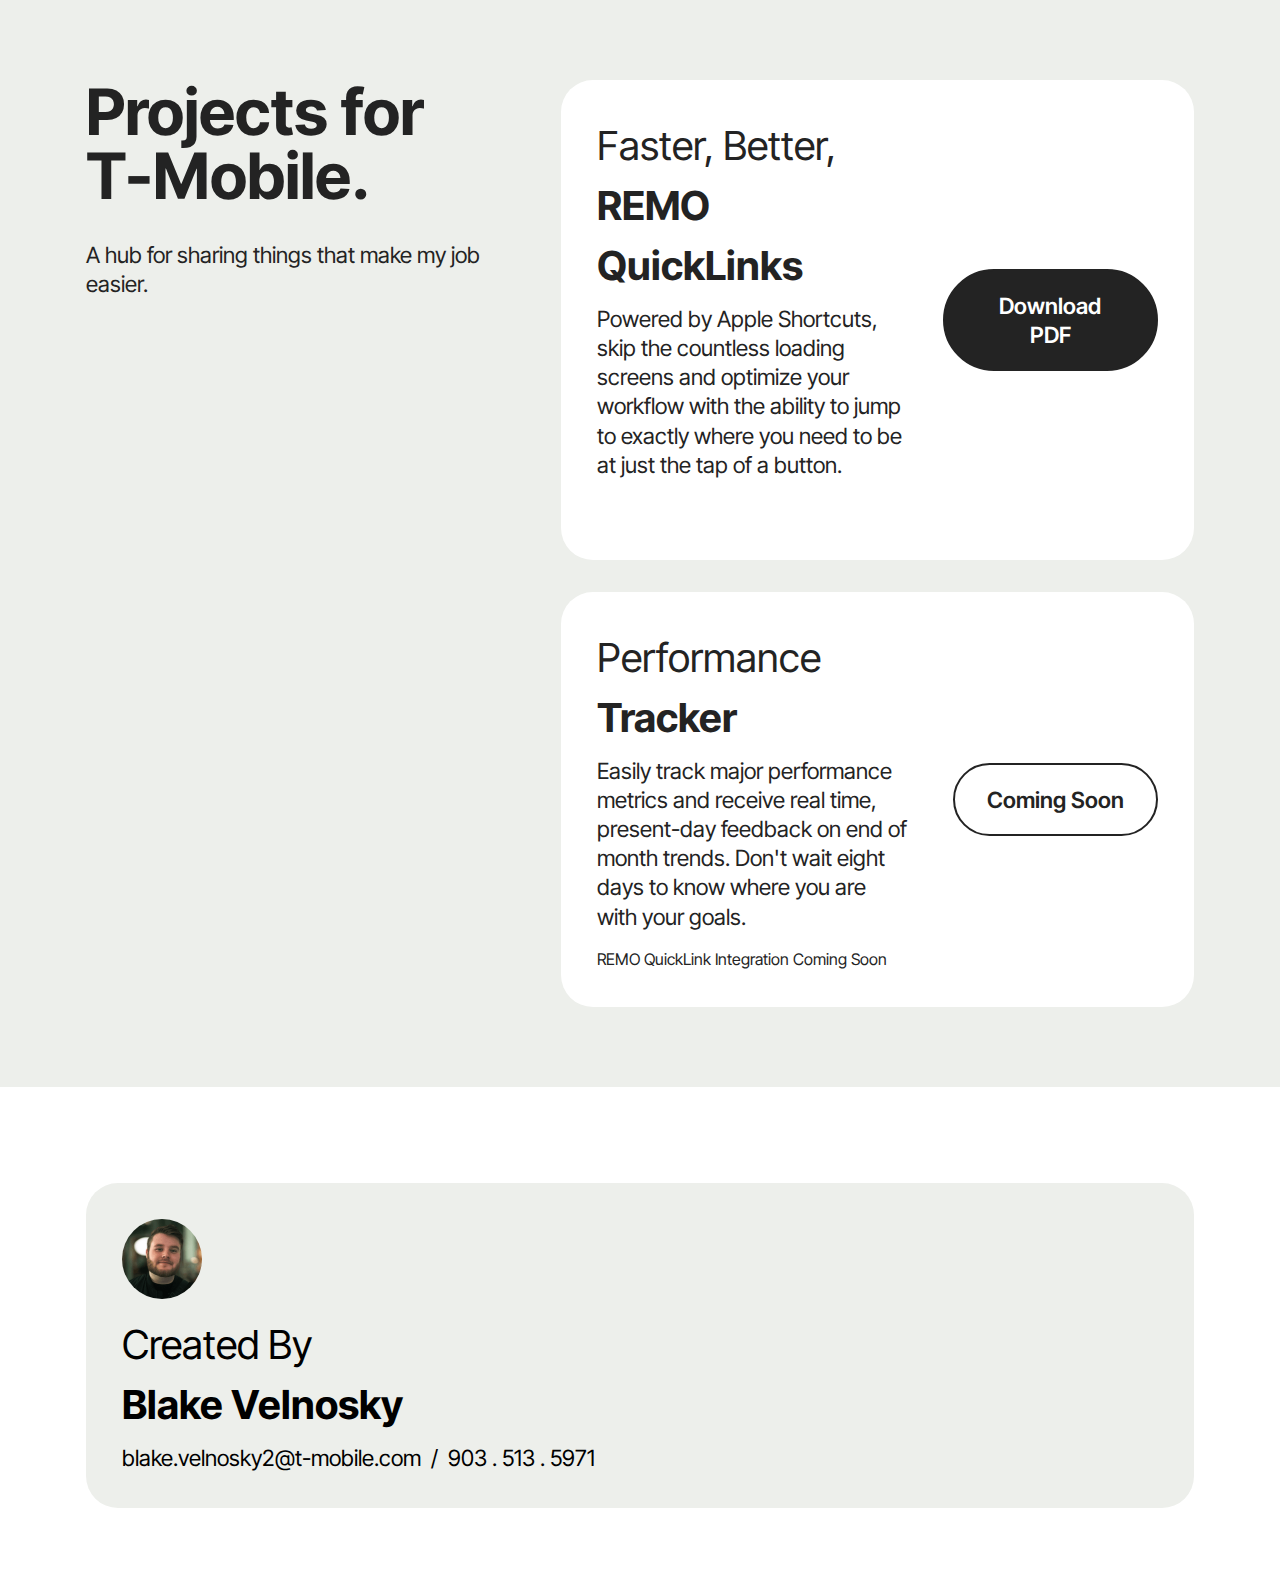
==== index.html @ 1d299ad7 "Add files via upload" ====
<!DOCTYPE html>
<html  >
<head>
  <meta charset="UTF-8">
  <meta http-equiv="X-UA-Compatible" content="IE=edge">
  <meta name="generator" content="Mobirise v5.9.6, mobirise.com">
  <meta name="viewport" content="width=device-width, initial-scale=1, minimum-scale=1">
  <link rel="shortcut icon" href="assets/images/t-digit-logo-ltd-use-rgb-k-2022-03-14-128x140.png" type="image/x-icon">
  <meta name="description" content="">
  
  
  <title>REMO QuickLinks</title>
  <link rel="stylesheet" href="assets/bootstrap/css/bootstrap.min.css">
  <link rel="stylesheet" href="assets/bootstrap/css/bootstrap-grid.min.css">
  <link rel="stylesheet" href="assets/bootstrap/css/bootstrap-reboot.min.css">
  <link rel="stylesheet" href="assets/theme/css/style.css">
  <link rel="preload" href="https://fonts.googleapis.com/css?family=Inter+Tight:100,200,300,400,500,600,700,800,900,100i,200i,300i,400i,500i,600i,700i,800i,900i&display=swap" as="style" onload="this.onload=null;this.rel='stylesheet'">
  <noscript><link rel="stylesheet" href="https://fonts.googleapis.com/css?family=Inter+Tight:100,200,300,400,500,600,700,800,900,100i,200i,300i,400i,500i,600i,700i,800i,900i&display=swap"></noscript>
  <link rel="preload" as="style" href="assets/mobirise/css/mbr-additional.css"><link rel="stylesheet" href="assets/mobirise/css/mbr-additional.css" type="text/css">

  
  
  
</head>
<body>
  
  <section data-bs-version="5.1" class="people01 cid-tTo131LpTA" id="people01-s">
  

  

  <div class="container">
    <div class="row">
      <div class="col-lg-5 mb-5">
        <h3 class="mbr-section-maintitle mbr-fonts-style mb-4 display-2">
          <strong>Projects for </strong><br><strong>T-Mobile.</strong></h3>
        <p class="mbr-section-maintext mbr-fonts-style mb-4 display-7">
          A hub for sharing things that make my job easier.<br>
        </p>

        
      </div>

      <div class="col-lg-7">
        <div class="item features-without-image">
          <div class="item-wrapper">
            <div class="row align-items-center">
              <div class="col-md-7">
                <div class="align-left">
                  <h3 class="mbr-section-title mbr-fonts-style mb-2 display-5">
                    Faster, Better,<br><strong>REMO QuickLinks</strong></h3>
                  <h4 class="mbr-section-subtitle mbr-fonts-style mb-3 display-7">Powered by Apple Shortcuts, skip the countless loading screens and optimize your workflow with the ability to jump to exactly where you need to be at just the tap of a button.</h4>
                  <p class="mbr-section-text mbr-fonts-style mb-0 display-7"><br>
                  </p>
                </div>
              </div>

              <div class="col-md-5">
                <div class="mbr-section-btn align-right"><a class="btn btn-black display-7" href="assets/files/REMO-ShortcutsPDF.pdf">Download PDF<strong></strong></a></div>
              </div>
            </div>
          </div>
        </div>
        <div class="item features-without-image">
          <div class="item-wrapper">
            <div class="row align-items-center">
              <div class="col-md-7">
                <div class="align-left">
                  <h3 class="mbr-section-title mbr-fonts-style mb-2 display-5">Performance <strong>Tracker</strong></h3>
                  <h4 class="mbr-section-subtitle mbr-fonts-style mb-3 display-7">Easily track major performance metrics and receive real time, present-day feedback on end of month trends. Don't wait eight days to know where you are with your goals.</h4>
                  <p class="mbr-section-text mbr-fonts-style mb-0 display-4">REMO QuickLink Integration Coming Soon</p>
                </div>
              </div>

              <div class="col-md-5">
                <div class="mbr-section-btn align-right"><a class="btn btn-black-outline display-7" href="">Coming Soon<strong></strong></a></div>
              </div>
            </div>
          </div>
        </div>
        
      </div>
    </div>
  </div>
</section>

<section data-bs-version="5.1" class="features20 cid-tTo7qZmu2W" id="features020-t">
	

	
	
	<div class="container">
		
		<div class="row">
			
			
			<div class="item features-without-image col-12 col-md-6 col-lg-12 active">
				<div class="item-wrapper">
					<div class="card-box align-left">
						<div class="img-wrapper mb-3">
							<img src="assets/images/t-pfp-160x160.png" alt="">
						</div>
						<h5 class="card-title mbr-fonts-style display-5">
							Created By<br><strong>Blake Velnosky</strong></h5>
						<p class="card-text mbr-fonts-style display-7">
							blake.velnosky2@t-mobile.com&nbsp; /&nbsp; 903 . 513 . 5971</p>
					</div>
				</div>
			</div>
		</div>
	</div>
</body>
</html>
---- assets/theme/css/style.css ----
@charset "UTF-8";
section {
  background-color: #ffffff;
}

body {
  font-style: normal;
  line-height: 1.5;
  font-weight: 400;
  color: #232323;
  position: relative;
}

button {
  background-color: transparent;
  border-color: transparent;
}

.embla__button,
.carousel-control {
  background-color: #edefea !important;
  opacity: 0.8 !important;
  color: #464845 !important;
  border-color: #edefea !important;
}

.carousel .close,
.modalWindow .close {
  background-color: #edefea !important;
  color: #464845 !important;
  border-color: #edefea !important;
  opacity: 0.8 !important;
}

.carousel .close:hover,
.modalWindow .close:hover {
  opacity: 1 !important;
}

.carousel-indicators li {
  background-color: #edefea !important;
  border: 2px solid #464845 !important;
}

.carousel-indicators li:hover,
.carousel-indicators li:active {
  opacity: 0.8 !important;
}

.embla__button:hover,
.carousel-control:hover {
  background-color: #edefea !important;
  opacity: 1 !important;
}

.modalWindow-video-container {
  height: 80%;
}

section,
.container,
.container-fluid {
  position: relative;
  word-wrap: break-word;
}

a.mbr-iconfont:hover {
  text-decoration: none;
}

.article .lead p,
.article .lead ul,
.article .lead ol,
.article .lead pre,
.article .lead blockquote {
  margin-bottom: 0;
}

a {
  font-style: normal;
  font-weight: 400;
  cursor: pointer;
}
a, a:hover {
  text-decoration: none;
}

.mbr-section-title {
  font-style: normal;
  line-height: 1.3;
}

.mbr-section-subtitle {
  line-height: 1.3;
}

.mbr-text {
  font-style: normal;
  line-height: 1.7;
}

h1,
h2,
h3,
h4,
h5,
h6,
.display-1,
.display-2,
.display-4,
.display-5,
.display-7,
span,
p,
a {
  line-height: 1;
  word-break: break-word;
  word-wrap: break-word;
  font-weight: 400;
}

b,
strong {
  font-weight: bold;
}

input:-webkit-autofill, input:-webkit-autofill:hover, input:-webkit-autofill:focus, input:-webkit-autofill:active {
  transition-delay: 9999s;
  -webkit-transition-property: background-color, color;
  transition-property: background-color, color;
}

textarea[type=hidden] {
  display: none;
}

section {
  background-position: 50% 50%;
  background-repeat: no-repeat;
  background-size: cover;
}
section .mbr-background-video,
section .mbr-background-video-preview {
  position: absolute;
  bottom: 0;
  left: 0;
  right: 0;
  top: 0;
}

.hidden {
  visibility: hidden;
}

.mbr-z-index20 {
  z-index: 20;
}

/*! Base colors */
.mbr-white {
  color: #ffffff;
}

.mbr-black {
  color: #111111;
}

.mbr-bg-white {
  background-color: #ffffff;
}

.mbr-bg-black {
  background-color: #000000;
}

/*! Text-aligns */
.align-left {
  text-align: left;
}

.align-center {
  text-align: center;
}

.align-right {
  text-align: right;
}

/*! Font-weight  */
.mbr-light {
  font-weight: 300;
}

.mbr-regular {
  font-weight: 400;
}

.mbr-semibold {
  font-weight: 500;
}

.mbr-bold {
  font-weight: 700;
}

/*! Media  */
.media-content {
  flex-basis: 100%;
}

.media-container-row {
  display: flex;
  flex-direction: row;
  flex-wrap: wrap;
  justify-content: center;
  align-content: center;
  align-items: start;
}
.media-container-row .media-size-item {
  width: 400px;
}

.media-container-column {
  display: flex;
  flex-direction: column;
  flex-wrap: wrap;
  justify-content: center;
  align-content: center;
  align-items: stretch;
}
.media-container-column > * {
  width: 100%;
}

@media (min-width: 992px) {
  .media-container-row {
    flex-wrap: nowrap;
  }
}
figure {
  margin-bottom: 0;
  overflow: hidden;
}

figure[mbr-media-size] {
  transition: width 0.1s;
}

img,
iframe {
  display: block;
  width: 100%;
}

.card {
  background-color: transparent;
  border: none;
}

.card-box {
  width: 100%;
}

.card-img {
  text-align: center;
  flex-shrink: 0;
  -webkit-flex-shrink: 0;
}

.media {
  max-width: 100%;
  margin: 0 auto;
}

.mbr-figure {
  align-self: center;
}

.media-container > div {
  max-width: 100%;
}

.mbr-figure img,
.card-img img {
  width: 100%;
}

@media (max-width: 991px) {
  .media-size-item {
    width: auto !important;
  }
  .media {
    width: auto;
  }
  .mbr-figure {
    width: 100% !important;
  }
}
/*! Buttons */
.mbr-section-btn {
  margin-left: -0.6rem;
  margin-right: -0.6rem;
  font-size: 0;
}

.btn {
  font-weight: 600;
  border-width: 1px;
  font-style: normal;
  margin: 0.6rem 0.6rem;
  white-space: normal;
  transition: all 0.2s ease-in-out;
  display: inline-flex;
  align-items: center;
  justify-content: center;
  word-break: break-word;
}

.btn-sm {
  font-weight: 600;
  letter-spacing: 0px;
  transition: all 0.3s ease-in-out;
}

.btn-md {
  font-weight: 600;
  letter-spacing: 0px;
  transition: all 0.3s ease-in-out;
}

.btn-lg {
  font-weight: 600;
  letter-spacing: 0px;
  transition: all 0.3s ease-in-out;
}

.btn-form {
  margin: 0;
}
.btn-form:hover {
  cursor: pointer;
}

nav .mbr-section-btn {
  margin-left: 0rem;
  margin-right: 0rem;
}

/*! Btn icon margin */
.btn .mbr-iconfont,
.btn.btn-sm .mbr-iconfont {
  order: 1;
  cursor: pointer;
  margin-left: 0.5rem;
  vertical-align: sub;
}

.btn.btn-md .mbr-iconfont,
.btn.btn-md .mbr-iconfont {
  margin-left: 0.8rem;
}

.mbr-regular {
  font-weight: 400;
}

.mbr-semibold {
  font-weight: 500;
}

.mbr-bold {
  font-weight: 700;
}

[type=submit] {
  -webkit-appearance: none;
}

/*! Full-screen */
.mbr-fullscreen .mbr-overlay {
  min-height: 100vh;
}

.mbr-fullscreen {
  display: flex;
  display: -moz-flex;
  display: -ms-flex;
  display: -o-flex;
  align-items: center;
  min-height: 100vh;
  padding-top: 3rem;
  padding-bottom: 3rem;
}

/*! Map */
.map {
  height: 25rem;
  position: relative;
}
.map iframe {
  width: 100%;
  height: 100%;
}

/*! Scroll to top arrow */
.mbr-arrow-up {
  bottom: 25px;
  right: 90px;
  position: fixed;
  text-align: right;
  z-index: 5000;
  color: #ffffff;
  font-size: 22px;
}

.mbr-arrow-up a {
  background: rgba(0, 0, 0, 0.2);
  border-radius: 50%;
  color: #fff;
  display: inline-block;
  height: 60px;
  width: 60px;
  border: 2px solid #fff;
  outline-style: none !important;
  position: relative;
  text-decoration: none;
  transition: all 0.3s ease-in-out;
  cursor: pointer;
  text-align: center;
}
.mbr-arrow-up a:hover {
  background-color: rgba(0, 0, 0, 0.4);
}
.mbr-arrow-up a i {
  line-height: 60px;
}

.mbr-arrow-up-icon {
  display: block;
  color: #fff;
}

.mbr-arrow-up-icon::before {
  content: "›";
  display: inline-block;
  font-family: serif;
  font-size: 22px;
  line-height: 1;
  font-style: normal;
  position: relative;
  top: 6px;
  left: -4px;
  transform: rotate(-90deg);
}

/*! Arrow Down */
.mbr-arrow {
  position: absolute;
  bottom: 45px;
  left: 50%;
  width: 60px;
  height: 60px;
  cursor: pointer;
  background-color: rgba(80, 80, 80, 0.5);
  border-radius: 50%;
  transform: translateX(-50%);
}
@media (max-width: 767px) {
  .mbr-arrow {
    display: none;
  }
}
.mbr-arrow > a {
  display: inline-block;
  text-decoration: none;
  outline-style: none;
  animation: arrowdown 1.7s ease-in-out infinite;
  color: #ffffff;
}
.mbr-arrow > a > i {
  position: absolute;
  top: -2px;
  left: 15px;
  font-size: 2rem;
}

#scrollToTop a i::before {
  content: "";
  position: absolute;
  display: block;
  border-bottom: 2.5px solid #fff;
  border-left: 2.5px solid #fff;
  width: 27.8%;
  height: 27.8%;
  left: 50%;
  top: 51%;
  transform: translateY(-30%) translateX(-50%) rotate(135deg);
}

@keyframes arrowdown {
  0% {
    transform: translateY(0px);
  }
  50% {
    transform: translateY(-5px);
  }
  100% {
    transform: translateY(0px);
  }
}
@media (max-width: 500px) {
  .mbr-arrow-up {
    left: 0;
    right: 0;
    text-align: center;
  }
}
/*Gradients animation*/
@keyframes gradient-animation {
  from {
    background-position: 0% 100%;
    animation-timing-function: ease-in-out;
  }
  to {
    background-position: 100% 0%;
    animation-timing-function: ease-in-out;
  }
}
.bg-gradient {
  background-size: 200% 200%;
  animation: gradient-animation 5s infinite alternate;
  -webkit-animation: gradient-animation 5s infinite alternate;
}

.menu .navbar-brand {
  display: -webkit-flex;
}
.menu .navbar-brand span {
  display: flex;
  display: -webkit-flex;
}
.menu .navbar-brand .navbar-caption-wrap {
  display: -webkit-flex;
}
.menu .navbar-brand .navbar-logo img {
  display: -webkit-flex;
  width: auto;
}
@media (min-width: 768px) and (max-width: 991px) {
  .menu .navbar-toggleable-sm .navbar-nav {
    display: -ms-flexbox;
  }
}
@media (max-width: 991px) {
  .menu .navbar-collapse {
    max-height: 93.5vh;
  }
  .menu .navbar-collapse.show {
    overflow: auto;
  }
}
@media (min-width: 992px) {
  .menu .navbar-nav.nav-dropdown {
    display: -webkit-flex;
  }
  .menu .navbar-toggleable-sm .navbar-collapse {
    display: -webkit-flex !important;
  }
  .menu .collapsed .navbar-collapse {
    max-height: 93.5vh;
  }
  .menu .collapsed .navbar-collapse.show {
    overflow: auto;
  }
}
@media (max-width: 767px) {
  .menu .navbar-collapse {
    max-height: 80vh;
  }
}

.nav-link .mbr-iconfont {
  margin-right: 0.5rem;
}

.navbar {
  display: -webkit-flex;
  -webkit-flex-wrap: wrap;
  -webkit-align-items: center;
  -webkit-justify-content: space-between;
}

.navbar-collapse {
  -webkit-flex-basis: 100%;
  -webkit-flex-grow: 1;
  -webkit-align-items: center;
}

.nav-dropdown .link {
  padding: 0.667em 1.667em !important;
  margin: 0 !important;
}

.nav {
  display: -webkit-flex;
  -webkit-flex-wrap: wrap;
}

.row {
  display: -webkit-flex;
  -webkit-flex-wrap: wrap;
}

.justify-content-center {
  -webkit-justify-content: center;
}

.form-inline {
  display: -webkit-flex;
}

.card-wrapper {
  -webkit-flex: 1;
}

.carousel-control {
  z-index: 10;
  display: -webkit-flex;
}

.carousel-controls {
  display: -webkit-flex;
}

.media {
  display: -webkit-flex;
}

.form-group:focus {
  outline: none;
}

.jq-selectbox__select {
  padding: 7px 0;
  position: relative;
}

.jq-selectbox__dropdown {
  overflow: hidden;
  border-radius: 10px;
  position: absolute;
  top: 100%;
  left: 0 !important;
  width: 100% !important;
}

.jq-selectbox__trigger-arrow {
  right: 0;
  transform: translateY(-50%);
}

.jq-selectbox li {
  padding: 1.07em 0.5em;
}

input[type=range] {
  padding-left: 0 !important;
  padding-right: 0 !important;
}

.modal-dialog,
.modal-content {
  height: 100%;
}

.modal-dialog .carousel-inner {
  height: calc(100vh - 1.75rem);
}
@media (max-width: 575px) {
  .modal-dialog .carousel-inner {
    height: calc(100vh - 1rem);
  }
}

.carousel-item {
  text-align: center;
}

.carousel-item img {
  margin: auto;
}

.navbar-toggler {
  align-self: flex-start;
  padding: 0.25rem 0.75rem;
  font-size: 1.25rem;
  line-height: 1;
  background: transparent;
  border: 1px solid transparent;
  border-radius: 0.25rem;
}

.navbar-toggler:focus,
.navbar-toggler:hover {
  text-decoration: none;
  box-shadow: none;
}

.navbar-toggler-icon {
  display: inline-block;
  width: 1.5em;
  height: 1.5em;
  vertical-align: middle;
  content: "";
  background: no-repeat center center;
  background-size: 100% 100%;
}

.navbar-toggler-left {
  position: absolute;
  left: 1rem;
}

.navbar-toggler-right {
  position: absolute;
  right: 1rem;
}

.card-img {
  width: auto;
}

.menu .navbar.collapsed:not(.beta-menu) {
  flex-direction: column;
}

.carousel-item.active,
.carousel-item-next,
.carousel-item-prev {
  display: flex;
}

.note-air-layout .dropup .dropdown-menu,
.note-air-layout .navbar-fixed-bottom .dropdown .dropdown-menu {
  bottom: initial !important;
}

html,
body {
  height: auto;
  min-height: 100vh;
}

.dropup .dropdown-toggle::after {
  display: none;
}

.form-asterisk {
  font-family: initial;
  position: absolute;
  top: -2px;
  font-weight: normal;
}

.form-control-label {
  position: relative;
  cursor: pointer;
  margin-bottom: 0.357em;
  padding: 0;
}

.alert {
  color: #ffffff;
  border-radius: 0;
  border: 0;
  font-size: 1.1rem;
  line-height: 1.5;
  margin-bottom: 1.875rem;
  padding: 1.25rem;
  position: relative;
  text-align: center;
}
.alert.alert-form::after {
  background-color: inherit;
  bottom: -7px;
  content: "";
  display: block;
  height: 14px;
  left: 50%;
  margin-left: -7px;
  position: absolute;
  transform: rotate(45deg);
  width: 14px;
}

.form-control {
  background-color: #ffffff;
  background-clip: border-box;
  color: #232323;
  line-height: 1rem !important;
  height: auto;
  padding: 1.2rem 2rem;
  transition: border-color 0.25s ease 0s;
  border: 1px solid transparent !important;
  border-radius: 4px;
  box-shadow: rgba(0, 0, 0, 0.07) 0px 1px 1px 0px, rgba(0, 0, 0, 0.07) 0px 1px 3px 0px, rgba(0, 0, 0, 0.03) 0px 0px 0px 1px;
}
.form-active .form-control:invalid {
  border-color: red;
}

.row > * {
  padding-right: 1rem;
  padding-left: 1rem;
}

form .row {
  margin-left: -0.6rem;
  margin-right: -0.6rem;
}
form .row [class*=col] {
  padding-left: 0.6rem;
  padding-right: 0.6rem;
}

form .mbr-section-btn {
  padding-left: 0.6rem;
  padding-right: 0.6rem;
}

form .form-check-input {
  margin-top: 0.5;
}

textarea.form-control {
  line-height: 1.5rem !important;
}

.form-group {
  margin-bottom: 1.2rem;
}

.form-control,
form .btn {
  min-height: 48px;
}

.gdpr-block label span.textGDPR input[name=gdpr] {
  top: 7px;
}

.form-control:focus {
  box-shadow: none;
}

:focus {
  outline: none;
}

.mbr-overlay {
  background-color: #000;
  bottom: 0;
  left: 0;
  opacity: 0.5;
  position: absolute;
  right: 0;
  top: 0;
  z-index: 0;
  pointer-events: none;
}

blockquote {
  font-style: italic;
  padding: 3rem;
  font-size: 1.09rem;
  position: relative;
  border-left: 3px solid;
}

ul,
ol,
pre,
blockquote {
  margin-bottom: 2.3125rem;
}

.mt-4 {
  margin-top: 2rem !important;
}

.mb-4 {
  margin-bottom: 2rem !important;
}

.container,
.container-fluid {
  padding-left: 16px;
  padding-right: 16px;
}

.row {
  margin-left: -16px;
  margin-right: -16px;
}
.row > [class*=col] {
  padding-left: 16px;
  padding-right: 16px;
}

@media (min-width: 992px) {
  .container-fluid {
    padding-left: 32px;
    padding-right: 32px;
  }
}
@media (max-width: 991px) {
  .mbr-container {
    padding-left: 16px;
    padding-right: 16px;
  }
}
.app-video-wrapper > img {
  opacity: 1;
}

.app-video-wrapper {
  background: transparent;
}

.item {
  position: relative;
}

.dropdown-menu .dropdown-menu {
  left: 100%;
}

.dropdown-item + .dropdown-menu {
  display: none;
}

.dropdown-item:hover + .dropdown-menu,
.dropdown-menu:hover {
  display: block;
}

@media (min-aspect-ratio: 16/9) {
  .mbr-video-foreground {
    height: 300% !important;
    top: -100% !important;
  }
}
@media (max-aspect-ratio: 16/9) {
  .mbr-video-foreground {
    width: 300% !important;
    left: -100% !important;
  }
}.engine {
	position: absolute;
	text-indent: -2400px;
	text-align: center;
	padding: 0;
	top: 0;
	left: -2400px;
}
---- assets/mobirise/css/mbr-additional.css ----
.btn {
  border-width: 2px;
}
img,
.card-wrap,
.card-wrapper,
.video-wrapper,
.mbr-figure iframe,
.google-map iframe,
.slide-content,
.plan,
.card,
.item-wrapper {
  border-radius: 2rem !important;
}
.video-wrapper {
  overflow: hidden;
}
body {
  font-family: Inter Tight;
}
.display-1 {
  font-family: 'Inter Tight', sans-serif;
  font-size: 5rem;
  line-height: 1;
}
.display-1 > .mbr-iconfont {
  font-size: 6.25rem;
}
.display-2 {
  font-family: 'Inter Tight', sans-serif;
  font-size: 4rem;
  line-height: 1;
}
.display-2 > .mbr-iconfont {
  font-size: 5rem;
}
.display-4 {
  font-family: 'Inter Tight', sans-serif;
  font-size: 1rem;
  line-height: 1.5;
}
.display-4 > .mbr-iconfont {
  font-size: 1.25rem;
}
.display-5 {
  font-family: 'Inter Tight', sans-serif;
  font-size: 2.5rem;
  line-height: 1.5;
}
.display-5 > .mbr-iconfont {
  font-size: 3.125rem;
}
.display-7 {
  font-family: 'Inter Tight', sans-serif;
  font-size: 1.4rem;
  line-height: 1.3;
}
.display-7 > .mbr-iconfont {
  font-size: 1.75rem;
}
/* ---- Fluid typography for mobile devices ---- */
/* 1.4 - font scale ratio ( bootstrap == 1.42857 ) */
/* 100vw - current viewport width */
/* (48 - 20)  48 == 48rem == 768px, 20 == 20rem == 320px(minimal supported viewport) */
/* 0.65 - min scale variable, may vary */
@media (max-width: 992px) {
  .display-1 {
    font-size: 4rem;
  }
}
@media (max-width: 768px) {
  .display-1 {
    font-size: 3.5rem;
    font-size: calc( 2.4rem + (5 - 2.4) * ((100vw - 20rem) / (48 - 20)));
    line-height: calc( 1.1 * (2.4rem + (5 - 2.4) * ((100vw - 20rem) / (48 - 20))));
  }
  .display-2 {
    font-size: 3.2rem;
    font-size: calc( 2.05rem + (4 - 2.05) * ((100vw - 20rem) / (48 - 20)));
    line-height: calc( 1.3 * (2.05rem + (4 - 2.05) * ((100vw - 20rem) / (48 - 20))));
  }
  .display-4 {
    font-size: 0.8rem;
    font-size: calc( 1rem + (1 - 1) * ((100vw - 20rem) / (48 - 20)));
    line-height: calc( 1.4 * (1rem + (1 - 1) * ((100vw - 20rem) / (48 - 20))));
  }
  .display-5 {
    font-size: 2rem;
    font-size: calc( 1.525rem + (2.5 - 1.525) * ((100vw - 20rem) / (48 - 20)));
    line-height: calc( 1.4 * (1.525rem + (2.5 - 1.525) * ((100vw - 20rem) / (48 - 20))));
  }
  .display-7 {
    font-size: 1.12rem;
    font-size: calc( 1.14rem + (1.4 - 1.14) * ((100vw - 20rem) / (48 - 20)));
    line-height: calc( 1.4 * (1.14rem + (1.4 - 1.14) * ((100vw - 20rem) / (48 - 20))));
  }
}
/* Buttons */
.btn {
  padding: 1.25rem 2rem;
  border-radius: 4px;
}
@media (max-width: 767px) {
  .btn {
    padding: 0.75rem 1.5rem;
  }
}
.btn-sm {
  padding: 0.6rem 1.2rem;
  border-radius: 4px;
}
.btn-md {
  padding: 0.6rem 1.2rem;
  border-radius: 4px;
}
.btn-lg {
  padding: 1.25rem 2rem;
  border-radius: 4px;
}
.bg-primary {
  background-color: #9fe870 !important;
}
.bg-success {
  background-color: #3a341c !important;
}
.bg-info {
  background-color: #320707 !important;
}
.bg-warning {
  background-color: #a0e2e1 !important;
}
.bg-danger {
  background-color: #ffea64 !important;
}
.btn-primary,
.btn-primary:active {
  background-color: #9fe870 !important;
  border-color: #9fe870 !important;
  color: #264d0c !important;
  box-shadow: none;
}
.btn-primary:hover,
.btn-primary:focus,
.btn-primary.focus,
.btn-primary.active {
  color: inherit;
  background-color: #bcef9c !important;
  border-color: #bcef9c !important;
  box-shadow: none;
}
.btn-primary.disabled,
.btn-primary:disabled {
  color: #264d0c !important;
  background-color: #bcef9c !important;
  border-color: #bcef9c !important;
}
.btn-secondary,
.btn-secondary:active {
  background-color: #ffd7ef !important;
  border-color: #ffd7ef !important;
  color: #d70081 !important;
  box-shadow: none;
}
.btn-secondary:hover,
.btn-secondary:focus,
.btn-secondary.focus,
.btn-secondary.active {
  color: inherit;
  background-color: #ffffff !important;
  border-color: #ffffff !important;
  box-shadow: none;
}
.btn-secondary.disabled,
.btn-secondary:disabled {
  color: #d70081 !important;
  background-color: #ffffff !important;
  border-color: #ffffff !important;
}
.btn-info,
.btn-info:active {
  background-color: #320707 !important;
  border-color: #320707 !important;
  color: #ffffff !important;
  box-shadow: none;
}
.btn-info:hover,
.btn-info:focus,
.btn-info.focus,
.btn-info.active {
  color: inherit;
  background-color: #5f0d0d !important;
  border-color: #5f0d0d !important;
  box-shadow: none;
}
.btn-info.disabled,
.btn-info:disabled {
  color: #ffffff !important;
  background-color: #5f0d0d !important;
  border-color: #5f0d0d !important;
}
.btn-success,
.btn-success:active {
  background-color: #3a341c !important;
  border-color: #3a341c !important;
  color: #ffffff !important;
  box-shadow: none;
}
.btn-success:hover,
.btn-success:focus,
.btn-success.focus,
.btn-success.active {
  color: inherit;
  background-color: #5c532d !important;
  border-color: #5c532d !important;
  box-shadow: none;
}
.btn-success.disabled,
.btn-success:disabled {
  color: #ffffff !important;
  background-color: #5c532d !important;
  border-color: #5c532d !important;
}
.btn-warning,
.btn-warning:active {
  background-color: #a0e2e1 !important;
  border-color: #a0e2e1 !important;
  color: #1f6463 !important;
  box-shadow: none;
}
.btn-warning:hover,
.btn-warning:focus,
.btn-warning.focus,
.btn-warning.active {
  color: inherit;
  background-color: #c7eeed !important;
  border-color: #c7eeed !important;
  box-shadow: none;
}
.btn-warning.disabled,
.btn-warning:disabled {
  color: #1f6463 !important;
  background-color: #c7eeed !important;
  border-color: #c7eeed !important;
}
.btn-danger,
.btn-danger:active {
  background-color: #ffea64 !important;
  border-color: #ffea64 !important;
  color: #645600 !important;
  box-shadow: none;
}
.btn-danger:hover,
.btn-danger:focus,
.btn-danger.focus,
.btn-danger.active {
  color: inherit;
  background-color: #fff197 !important;
  border-color: #fff197 !important;
  box-shadow: none;
}
.btn-danger.disabled,
.btn-danger:disabled {
  color: #645600 !important;
  background-color: #fff197 !important;
  border-color: #fff197 !important;
}
.btn-white,
.btn-white:active {
  background-color: #eff0ec !important;
  border-color: #eff0ec !important;
  color: #757b62 !important;
  box-shadow: none;
}
.btn-white:hover,
.btn-white:focus,
.btn-white.focus,
.btn-white.active {
  color: inherit;
  background-color: #ffffff !important;
  border-color: #ffffff !important;
  box-shadow: none;
}
.btn-white.disabled,
.btn-white:disabled {
  color: #757b62 !important;
  background-color: #ffffff !important;
  border-color: #ffffff !important;
}
.btn-black,
.btn-black:active {
  background-color: #232323 !important;
  border-color: #232323 !important;
  color: #ffffff !important;
  box-shadow: none;
}
.btn-black:hover,
.btn-black:focus,
.btn-black.focus,
.btn-black.active {
  color: inherit;
  background-color: #3d3d3d !important;
  border-color: #3d3d3d !important;
  box-shadow: none;
}
.btn-black.disabled,
.btn-black:disabled {
  color: #ffffff !important;
  background-color: #3d3d3d !important;
  border-color: #3d3d3d !important;
}
.btn-primary-outline,
.btn-primary-outline:active {
  background-color: transparent !important;
  border-color: #9fe870;
  color: #9fe870;
}
.btn-primary-outline:hover,
.btn-primary-outline:focus,
.btn-primary-outline.focus,
.btn-primary-outline.active {
  color: #6ddc25 !important;
  background-color: transparent !important;
  border-color: #6ddc25 !important;
  box-shadow: none !important;
}
.btn-primary-outline.disabled,
.btn-primary-outline:disabled {
  color: #264d0c !important;
  background-color: #9fe870 !important;
  border-color: #9fe870 !important;
}
.btn-secondary-outline,
.btn-secondary-outline:active {
  background-color: transparent !important;
  border-color: #ffd7ef;
  color: #ffd7ef;
}
.btn-secondary-outline:hover,
.btn-secondary-outline:focus,
.btn-secondary-outline.focus,
.btn-secondary-outline.active {
  color: #ff80cc !important;
  background-color: transparent !important;
  border-color: #ff80cc !important;
  box-shadow: none !important;
}
.btn-secondary-outline.disabled,
.btn-secondary-outline:disabled {
  color: #d70081 !important;
  background-color: #ffd7ef !important;
  border-color: #ffd7ef !important;
}
.btn-info-outline,
.btn-info-outline:active {
  background-color: transparent !important;
  border-color: #320707;
  color: #320707;
}
.btn-info-outline:hover,
.btn-info-outline:focus,
.btn-info-outline.focus,
.btn-info-outline.active {
  color: #000000 !important;
  background-color: transparent !important;
  border-color: #000000 !important;
  box-shadow: none !important;
}
.btn-info-outline.disabled,
.btn-info-outline:disabled {
  color: #ffffff !important;
  background-color: #320707 !important;
  border-color: #320707 !important;
}
.btn-success-outline,
.btn-success-outline:active {
  background-color: transparent !important;
  border-color: #3a341c;
  color: #3a341c;
}
.btn-success-outline:hover,
.btn-success-outline:focus,
.btn-success-outline.focus,
.btn-success-outline.active {
  color: #000000 !important;
  background-color: transparent !important;
  border-color: #000000 !important;
  box-shadow: none !important;
}
.btn-success-outline.disabled,
.btn-success-outline:disabled {
  color: #ffffff !important;
  background-color: #3a341c !important;
  border-color: #3a341c !important;
}
.btn-warning-outline,
.btn-warning-outline:active {
  background-color: transparent !important;
  border-color: #a0e2e1;
  color: #a0e2e1;
}
.btn-warning-outline:hover,
.btn-warning-outline:focus,
.btn-warning-outline.focus,
.btn-warning-outline.active {
  color: #5ececc !important;
  background-color: transparent !important;
  border-color: #5ececc !important;
  box-shadow: none !important;
}
.btn-warning-outline.disabled,
.btn-warning-outline:disabled {
  color: #1f6463 !important;
  background-color: #a0e2e1 !important;
  border-color: #a0e2e1 !important;
}
.btn-danger-outline,
.btn-danger-outline:active {
  background-color: transparent !important;
  border-color: #ffea64;
  color: #ffea64;
}
.btn-danger-outline:hover,
.btn-danger-outline:focus,
.btn-danger-outline.focus,
.btn-danger-outline.active {
  color: #ffde0d !important;
  background-color: transparent !important;
  border-color: #ffde0d !important;
  box-shadow: none !important;
}
.btn-danger-outline.disabled,
.btn-danger-outline:disabled {
  color: #645600 !important;
  background-color: #ffea64 !important;
  border-color: #ffea64 !important;
}
.btn-black-outline,
.btn-black-outline:active {
  background-color: transparent !important;
  border-color: #232323;
  color: #232323;
}
.btn-black-outline:hover,
.btn-black-outline:focus,
.btn-black-outline.focus,
.btn-black-outline.active {
  color: #000000 !important;
  background-color: transparent !important;
  border-color: #000000 !important;
  box-shadow: none !important;
}
.btn-black-outline.disabled,
.btn-black-outline:disabled {
  color: #ffffff !important;
  background-color: #232323 !important;
  border-color: #232323 !important;
}
.btn-white-outline,
.btn-white-outline:active {
  background-color: transparent !important;
  border-color: #fafafa;
  color: #fafafa;
}
.btn-white-outline:hover,
.btn-white-outline:focus,
.btn-white-outline.focus,
.btn-white-outline.active {
  color: #cfcfcf !important;
  background-color: transparent !important;
  border-color: #cfcfcf !important;
  box-shadow: none !important;
}
.btn-white-outline.disabled,
.btn-white-outline:disabled {
  color: #7a7a7a !important;
  background-color: #fafafa !important;
  border-color: #fafafa !important;
}
.text-primary {
  color: #9fe870 !important;
}
.text-secondary {
  color: #ffd7ef !important;
}
.text-success {
  color: #3a341c !important;
}
.text-info {
  color: #320707 !important;
}
.text-warning {
  color: #a0e2e1 !important;
}
.text-danger {
  color: #ffea64 !important;
}
.text-white {
  color: #fafafa !important;
}
.text-black {
  color: #232323 !important;
}
a.text-primary:hover,
a.text-primary:focus,
a.text-primary.active {
  color: #66d022 !important;
}
a.text-secondary:hover,
a.text-secondary:focus,
a.text-secondary.active {
  color: #ff71c6 !important;
}
a.text-success:hover,
a.text-success:focus,
a.text-success.active {
  color: #000000 !important;
}
a.text-info:hover,
a.text-info:focus,
a.text-info.active {
  color: #000000 !important;
}
a.text-warning:hover,
a.text-warning:focus,
a.text-warning.active {
  color: #52cac8 !important;
}
a.text-danger:hover,
a.text-danger:focus,
a.text-danger.active {
  color: #fddb00 !important;
}
a.text-white:hover,
a.text-white:focus,
a.text-white.active {
  color: #c7c7c7 !important;
}
a.text-black:hover,
a.text-black:focus,
a.text-black.active {
  color: #000000 !important;
}
a[class*="text-"]:not(.nav-link):not(.dropdown-item):not([role]):not(.navbar-caption) {
  position: relative;
  background-image: transparent;
  background-size: 10000px 2px;
  background-repeat: no-repeat;
  background-position: 0px 1.2em;
  background-position: -10000px 1.2em;
}
a[class*="text-"]:not(.nav-link):not(.dropdown-item):not([role]):not(.navbar-caption):hover {
  transition: background-position 2s ease-in-out;
  background-image: linear-gradient(currentColor 50%, currentColor 50%);
  background-position: 0px 1.2em;
}
.nav-tabs .nav-link.active {
  color: #9fe870;
}
.nav-tabs .nav-link:not(.active) {
  color: #232323;
}
.alert-success {
  background-color: #70c770;
}
.alert-info {
  background-color: #320707;
}
.alert-warning {
  background-color: #a0e2e1;
}
.alert-danger {
  background-color: #ffea64;
}
.mbr-section-btn .btn:not(.btn-form) {
  border-radius: 100px;
}
.mbr-gallery-filter li a {
  border-radius: 100px !important;
}
.mbr-gallery-filter li.active .btn {
  background-color: #9fe870;
  border-color: #9fe870;
  color: #306310;
}
.mbr-gallery-filter li.active .btn:focus {
  box-shadow: none;
}
.nav-tabs .nav-link {
  border-radius: 100px !important;
}
a,
a:hover {
  color: #9fe870;
}
.mbr-plan-header.bg-primary .mbr-plan-subtitle,
.mbr-plan-header.bg-primary .mbr-plan-price-desc {
  color: #ffffff;
}
.mbr-plan-header.bg-success .mbr-plan-subtitle,
.mbr-plan-header.bg-success .mbr-plan-price-desc {
  color: #c0b27c;
}
.mbr-plan-header.bg-info .mbr-plan-subtitle,
.mbr-plan-header.bg-info .mbr-plan-price-desc {
  color: #f3abab;
}
.mbr-plan-header.bg-warning .mbr-plan-subtitle,
.mbr-plan-header.bg-warning .mbr-plan-price-desc {
  color: #ffffff;
}
.mbr-plan-header.bg-danger .mbr-plan-subtitle,
.mbr-plan-header.bg-danger .mbr-plan-price-desc {
  color: #ffffff;
}
/* Scroll to top button*/
.scrollToTop_wraper {
  display: none;
}
.form-control {
  font-family: 'Inter Tight', sans-serif;
  font-size: 1.4rem;
  line-height: 1.3;
  font-weight: 400;
  border-radius: 40px !important;
}
.form-control > .mbr-iconfont {
  font-size: 1.75rem;
}
.form-control:hover,
.form-control:focus {
  box-shadow: rgba(0, 0, 0, 0.07) 0px 1px 1px 0px, rgba(0, 0, 0, 0.07) 0px 1px 3px 0px, rgba(0, 0, 0, 0.03) 0px 0px 0px 1px;
  border-color: #9fe870 !important;
}
.form-control:-webkit-input-placeholder {
  font-family: 'Inter Tight', sans-serif;
  font-size: 1.4rem;
  line-height: 1.3;
  font-weight: 400;
}
.form-control:-webkit-input-placeholder > .mbr-iconfont {
  font-size: 1.75rem;
}
blockquote {
  border-color: #9fe870;
}
/* Forms */
.mbr-form .input-group-btn .btn {
  border-radius: 100px !important;
}
.mbr-form .input-group-btn .btn:hover {
  box-shadow: 0 10px 40px 0 rgba(0, 0, 0, 0.2);
}
.mbr-form .input-group-btn button[type="submit"] {
  border-radius: 100px !important;
  padding: 1rem 3rem;
}
.mbr-form .input-group-btn button[type="submit"]:hover {
  box-shadow: 0 10px 40px 0 rgba(0, 0, 0, 0.2);
}
.jq-selectbox li:hover,
.jq-selectbox li.selected {
  background-color: #9fe870;
  color: #000000;
}
.jq-number__spin {
  transition: 0.25s ease;
}
.jq-number__spin:hover {
  border-color: #9fe870;
}
.jq-selectbox .jq-selectbox__trigger-arrow,
.jq-number__spin.minus:after,
.jq-number__spin.plus:after {
  transition: 0.4s;
  border-top-color: #232323;
  border-bottom-color: #232323;
}
.jq-selectbox:hover .jq-selectbox__trigger-arrow,
.jq-number__spin.minus:hover:after,
.jq-number__spin.plus:hover:after {
  border-top-color: #9fe870;
  border-bottom-color: #9fe870;
}
.xdsoft_datetimepicker .xdsoft_calendar td.xdsoft_default,
.xdsoft_datetimepicker .xdsoft_calendar td.xdsoft_current,
.xdsoft_datetimepicker .xdsoft_timepicker .xdsoft_time_box > div > div.xdsoft_current {
  color: #000000 !important;
  background-color: #9fe870 !important;
  box-shadow: none !important;
}
.xdsoft_datetimepicker .xdsoft_calendar td:hover,
.xdsoft_datetimepicker .xdsoft_timepicker .xdsoft_time_box > div > div:hover {
  color: #000000 !important;
  background: #ffd7ef !important;
  box-shadow: none !important;
}
.lazy-bg {
  background-image: none !important;
}
.lazy-placeholder:not(section),
.lazy-none {
  display: block;
  position: relative;
  padding-bottom: 56.25%;
  width: 100%;
  height: auto;
}
iframe.lazy-placeholder,
.lazy-placeholder:after {
  content: '';
  position: absolute;
  width: 200px;
  height: 200px;
  background: transparent no-repeat center;
  background-size: contain;
  top: 50%;
  left: 50%;
  transform: translateX(-50%) translateY(-50%);
  background-image: url("data:image/svg+xml;charset=UTF-8,%3csvg width='32' height='32' viewBox='0 0 64 64' xmlns='http://www.w3.org/2000/svg' stroke='%239fe870' %3e%3cg fill='none' fill-rule='evenodd'%3e%3cg transform='translate(16 16)' stroke-width='2'%3e%3ccircle stroke-opacity='.5' cx='16' cy='16' r='16'/%3e%3cpath d='M32 16c0-9.94-8.06-16-16-16'%3e%3canimateTransform attributeName='transform' type='rotate' from='0 16 16' to='360 16 16' dur='1s' repeatCount='indefinite'/%3e%3c/path%3e%3c/g%3e%3c/g%3e%3c/svg%3e");
}
section.lazy-placeholder:after {
  opacity: 0.5;
}
body {
  overflow-x: hidden;
}
a {
  transition: color 0.6s;
}
.cid-tTo131LpTA {
  padding-top: 5rem;
  padding-bottom: 3rem;
  background-color: #edefeb;
}
.cid-tTo131LpTA .item-wrapper {
  background: #ffffff;
  padding: 2.25rem;
  margin: 0;
  margin-bottom: 2rem;
}
@media (max-width: 767px) {
  .cid-tTo131LpTA .item-wrapper {
    padding: 1.5rem;
    border-radius: 1rem;
    margin-bottom: 1rem;
  }
}
.cid-tTo7qZmu2W {
  padding-top: 6rem;
  padding-bottom: 3rem;
  background-color: #ffffff;
}
.cid-tTo7qZmu2W .mbr-fallback-image.disabled {
  display: none;
}
.cid-tTo7qZmu2W .item-wrapper img {
  width: 80px;
  height: 80px;
  object-fit: cover;
  border-radius: 50%!important;
}
.cid-tTo7qZmu2W .mbr-fallback-image {
  display: block;
  background-size: cover;
  background-position: center center;
  width: 100%;
  height: 100%;
  position: absolute;
  top: 0;
}
.cid-tTo7qZmu2W .item-wrapper {
  background: #edefeb;
  margin-bottom: 2rem;
  padding: 2.25rem;
}
@media (max-width: 767px) {
  .cid-tTo7qZmu2W .item-wrapper {
    padding: 2rem 1.5rem;
    margin-bottom: 1rem;
  }
}
.cid-tTo7qZmu2W .card-title,
.cid-tTo7qZmu2W .iconfont-wrapper {
  color: #000000;
}
.cid-tTo7qZmu2W .card-text {
  color: #000000;
}
.cid-tTo7qZmu2W .content-head {
  max-width: 800px;
}
.cid-tTo7qZmu2W .mbr-section-title {
  color: #000000;
}
.cid-tTnVVhZasl {
  padding-top: 10rem;
  padding-bottom: 6rem;
  background: #edefeb;
}
.cid-tTnVVhZasl .mbr-fallback-image.disabled {
  display: none;
}
.cid-tTnVVhZasl .content-wrap {
  display: flex;
  flex-direction: column;
  height: 100%;
}
.cid-tTnVVhZasl .content-wrap .mbr-section-btn {
  justify-self: flex-end;
  margin-top: auto;
}
.cid-tTnVVhZasl .mbr-fallback-image {
  display: block;
  background-size: cover;
  background-position: center center;
  width: 100%;
  height: 100%;
  position: absolute;
  top: 0;
}
.cid-tTnVVhZasl .content-head {
  max-width: 800px;
}
.cid-tTnVVhZasl .card1 {
  background: #a0e2e1;
}
.cid-tTnVVhZasl .card2 {
  background: #260a30;
}
.cid-tTnVVhZasl .card3 {
  background: #3a341c;
}
.cid-tTnVVhZasl .card4 {
  background: #ffd7ef;
}
.cid-tTnVVhZasl .image-wrap {
  padding-bottom: 0rem;
  position: relative;
}
.cid-tTnVVhZasl .image-wrap .social-row {
  position: absolute;
  bottom: 0.5rem;
  right: 1rem;
}
.cid-tTnVVhZasl .card {
  margin-bottom: 2rem;
}
@media (max-width: 767px) {
  .cid-tTnVVhZasl .card {
    margin-bottom: 1rem;
  }
}
.cid-tTnVVhZasl .card-wrap {
  height: 100%;
  display: flex;
  flex-direction: column;
}
.cid-tTnVVhZasl .card-wrap .image-wrap img {
  width: 100%;
  height: 400px;
  object-fit: cover;
}
@media (min-width: 768px) {
  .cid-tTnVVhZasl .card-wrap .content-wrap {
    padding: 2.25rem;
  }
}
@media (max-width: 767px) {
  .cid-tTnVVhZasl .card-wrap .content-wrap {
    padding: 1.5rem;
  }
}
.cid-tTnVVhZasl .title-row {
  position: absolute;
  left: 0;
  bottom: 0;
  right: 0;
  padding: 2rem;
  width: 100%;
}
@media (max-width: 767px) {
  .cid-tTnVVhZasl .title-row {
    padding: 1.5rem;
  }
}
.cid-tTnVVhZasl .card-title2,
.cid-tTnVVhZasl .social-row {
  color: #ffc091;
}
.cid-tTnVVhZasl .card-title1,
.cid-tTnVVhZasl .social-row {
  color: #260a30;
}
.cid-tTnVVhZasl .card-title3,
.cid-tTnVVhZasl .social-row {
  color: #ffeb69;
}
.cid-tTnVVhZasl .card-text3,
.cid-tTnVVhZasl .mbr-section-btn {
  color: #ffffff;
}
.cid-tTnVVhZasl .card-text1,
.cid-tTnVVhZasl .mbr-section-btn {
  color: #260a30;
}
.cid-tTnVVhZasl .card-text2,
.cid-tTnVVhZasl .mbr-section-btn {
  color: #ffffff;
}
.cid-tTnVVhZasl .card-title4,
.cid-tTnVVhZasl .social-row {
  color: #320707;
}
.cid-tTnVVhZasl .card-text4,
.cid-tTnVVhZasl .mbr-section-btn {
  color: #320707;
}
.cid-tTnVVhZasl .mbr-role2 {
  color: #ffffff;
}
.cid-tTnVVhZasl .mbr-role4 {
  color: #320707;
}
.cid-tTnVVhZasl .mbr-role3 {
  color: #ffffff;
}
.cid-tTnVVik9aY {
  padding-top: 6rem;
  padding-bottom: 6rem;
  background-color: #edefeb;
}
.cid-tTnVVik9aY .mbr-fallback-image.disabled {
  display: none;
}
.cid-tTnVVik9aY .mbr-fallback-image {
  display: block;
  background-size: cover;
  background-position: center center;
  width: 100%;
  height: 100%;
  position: absolute;
  top: 0;
}
.cid-tTnVVik9aY .item-mb {
  margin-bottom: 2rem;
}
@media (max-width: 767px) {
  .cid-tTnVVik9aY .item-mb {
    margin-bottom: 1rem;
  }
}
.cid-tTnVVik9aY .item-wrapper {
  background: #ffffff;
  padding: 2.25rem;
  height: 100%;
  display: flex;
  flex-direction: column;
}
@media (max-width: 767px) {
  .cid-tTnVVik9aY .item-wrapper {
    padding: 2rem 1.5rem;
    margin-bottom: 1rem;
  }
}
.cid-tTnVVik9aY .mbr-iconfont {
  display: inline-flex;
  font-size: 3rem;
  color: #ffffff;
  margin-bottom: 1rem;
  width: 80px;
  justify-content: center;
  align-items: center;
  background: #2e481a;
  height: 80px;
  border-radius: 50%;
}
.cid-tTnVVik9aY .mbr-section-title {
  color: #232323;
}
.cid-tTnVVik9aY .mbr-section-subtitle {
  color: #232323;
}
.cid-tTnVVik9aY .card-box {
  display: flex;
  flex-direction: column;
  height: 100%;
}
.cid-tTnVVik9aY .card-box .item-footer {
  margin-top: auto;
}
.cid-tTnVVik9aY .content-head {
  max-width: 800px;
}
.cid-tTnVViCvnP {
  padding-top: 6rem;
  padding-bottom: 6rem;
  background-color: #edefeb;
}
.cid-tTnVViCvnP .mbr-fallback-image.disabled {
  display: none;
}
.cid-tTnVViCvnP .mbr-fallback-image {
  display: block;
  background-size: cover;
  background-position: center center;
  width: 100%;
  height: 100%;
  position: absolute;
  top: 0;
}
.cid-tTnVViCvnP .item-mb {
  margin-bottom: 2rem;
}
@media (max-width: 767px) {
  .cid-tTnVViCvnP .item-mb {
    margin-bottom: 1rem;
  }
}
.cid-tTnVViCvnP .item-wrapper {
  background: #ffffff;
  padding: 2.25rem;
}
@media (max-width: 767px) {
  .cid-tTnVViCvnP .item-wrapper {
    padding: 2rem 1.5rem;
    margin-bottom: 1rem;
  }
}
.cid-tTnVViCvnP .mbr-iconfont {
  display: inline-flex;
  font-size: 3rem;
  color: #ffffff;
  margin-bottom: 1rem;
  width: 80px;
  justify-content: center;
  align-items: center;
  background: #2e481a;
  height: 80px;
  border-radius: 50%;
}
.cid-tTnVViCvnP .mbr-section-title {
  color: #232323;
}
.cid-tTnVViCvnP .mbr-section-subtitle {
  color: #232323;
}
.cid-tTnVViCvnP .card-box {
  display: flex;
  flex-direction: column;
  height: 100%;
}
.cid-tTnVViCvnP .card-box .item-footer {
  margin-top: auto;
}
.cid-tTnVViCvnP .content-head {
  max-width: 800px;
}
.cid-tTnVVjjHck {
  padding-top: 75px;
  padding-bottom: 75px;
  background-color: #edefeb;
}
.cid-tTnVVjjHck .mbr-fallback-image.disabled {
  display: none;
}
.cid-tTnVVjjHck .mbr-fallback-image {
  display: block;
  background-size: cover;
  background-position: center center;
  width: 100%;
  height: 100%;
  position: absolute;
  top: 0;
}
.cid-tTnVVjjHck .row {
  align-items: stretch;
  justify-content: center;
}
.cid-tTnVVjjHck .row .img-item {
  display: -webkit-flex;
  flex-direction: column;
  justify-content: center;
  width: 100%;
}
.cid-tTnVVjjHck .row .img-item img {
  width: 100%;
  object-fit: cover;
  min-height: 1px;
}
.cid-tTnVVjjHck img,
.cid-tTnVVjjHck .item-img {
  width: 100%;
  object-position: 50% top;
  height: 500px;
  object-fit: cover;
}
@media (max-width: 767px) {
  .cid-tTnVVjjHck img,
  .cid-tTnVVjjHck .item-img {
    max-height: 350px;
  }
}
.cid-tTnVVjwZQV {
  padding-top: 8rem;
  padding-bottom: 8rem;
  background-color: #2e481a;
}
.cid-tTnVVjwZQV .mbr-fallback-image.disabled {
  display: none;
}
.cid-tTnVVjwZQV .mbr-fallback-image {
  display: block;
  background-size: cover;
  background-position: center center;
  width: 100%;
  height: 100%;
  position: absolute;
  top: 0;
}
.cid-tTnVVjwZQV .card-wrapper {
  overflow: hidden;
  background: #edefeb;
}
.cid-tTnVVjwZQV .text-wrapper {
  padding: 4rem 3rem;
}
@media (min-width: 768px) and (max-width: 991px) {
  .cid-tTnVVjwZQV .text-wrapper {
    padding: 2.25rem;
  }
}
@media (max-width: 767px) {
  .cid-tTnVVjwZQV .text-wrapper {
    padding: 1.5rem;
  }
}
.cid-tTnVVjwZQV .row {
  align-items: center;
  margin-right: -1rem;
  margin-left: -1rem;
}
.cid-tTnVVjwZQV .row {
  flex-direction: row-reverse;
}
.cid-tTnVVjwZQV .image-wrapper {
  padding: 0 1rem;
}
.cid-tTnVVjwZQV img,
.cid-tTnVVjwZQV .image-wrapper {
  height: 600px;
  object-fit: cover;
}
@media (max-width: 767px) {
  .cid-tTnVVjwZQV img,
  .cid-tTnVVjwZQV .image-wrapper {
    max-height: 350px;
  }
}
.cid-tTnVVjwZQV .mbr-section-title {
  color: #000000;
}
.cid-tTnVVjwZQV .mbr-text {
  color: #000000;
}
---- assets/mobirise/css/mbr-additional.css ----
.btn {
  border-width: 2px;
}
img,
.card-wrap,
.card-wrapper,
.video-wrapper,
.mbr-figure iframe,
.google-map iframe,
.slide-content,
.plan,
.card,
.item-wrapper {
  border-radius: 2rem !important;
}
.video-wrapper {
  overflow: hidden;
}
body {
  font-family: Inter Tight;
}
.display-1 {
  font-family: 'Inter Tight', sans-serif;
  font-size: 5rem;
  line-height: 1;
}
.display-1 > .mbr-iconfont {
  font-size: 6.25rem;
}
.display-2 {
  font-family: 'Inter Tight', sans-serif;
  font-size: 4rem;
  line-height: 1;
}
.display-2 > .mbr-iconfont {
  font-size: 5rem;
}
.display-4 {
  font-family: 'Inter Tight', sans-serif;
  font-size: 1rem;
  line-height: 1.5;
}
.display-4 > .mbr-iconfont {
  font-size: 1.25rem;
}
.display-5 {
  font-family: 'Inter Tight', sans-serif;
  font-size: 2.5rem;
  line-height: 1.5;
}
.display-5 > .mbr-iconfont {
  font-size: 3.125rem;
}
.display-7 {
  font-family: 'Inter Tight', sans-serif;
  font-size: 1.4rem;
  line-height: 1.3;
}
.display-7 > .mbr-iconfont {
  font-size: 1.75rem;
}
/* ---- Fluid typography for mobile devices ---- */
/* 1.4 - font scale ratio ( bootstrap == 1.42857 ) */
/* 100vw - current viewport width */
/* (48 - 20)  48 == 48rem == 768px, 20 == 20rem == 320px(minimal supported viewport) */
/* 0.65 - min scale variable, may vary */
@media (max-width: 992px) {
  .display-1 {
    font-size: 4rem;
  }
}
@media (max-width: 768px) {
  .display-1 {
    font-size: 3.5rem;
    font-size: calc( 2.4rem + (5 - 2.4) * ((100vw - 20rem) / (48 - 20)));
    line-height: calc( 1.1 * (2.4rem + (5 - 2.4) * ((100vw - 20rem) / (48 - 20))));
  }
  .display-2 {
    font-size: 3.2rem;
    font-size: calc( 2.05rem + (4 - 2.05) * ((100vw - 20rem) / (48 - 20)));
    line-height: calc( 1.3 * (2.05rem + (4 - 2.05) * ((100vw - 20rem) / (48 - 20))));
  }
  .display-4 {
    font-size: 0.8rem;
    font-size: calc( 1rem + (1 - 1) * ((100vw - 20rem) / (48 - 20)));
    line-height: calc( 1.4 * (1rem + (1 - 1) * ((100vw - 20rem) / (48 - 20))));
  }
  .display-5 {
    font-size: 2rem;
    font-size: calc( 1.525rem + (2.5 - 1.525) * ((100vw - 20rem) / (48 - 20)));
    line-height: calc( 1.4 * (1.525rem + (2.5 - 1.525) * ((100vw - 20rem) / (48 - 20))));
  }
  .display-7 {
    font-size: 1.12rem;
    font-size: calc( 1.14rem + (1.4 - 1.14) * ((100vw - 20rem) / (48 - 20)));
    line-height: calc( 1.4 * (1.14rem + (1.4 - 1.14) * ((100vw - 20rem) / (48 - 20))));
  }
}
/* Buttons */
.btn {
  padding: 1.25rem 2rem;
  border-radius: 4px;
}
@media (max-width: 767px) {
  .btn {
    padding: 0.75rem 1.5rem;
  }
}
.btn-sm {
  padding: 0.6rem 1.2rem;
  border-radius: 4px;
}
.btn-md {
  padding: 0.6rem 1.2rem;
  border-radius: 4px;
}
.btn-lg {
  padding: 1.25rem 2rem;
  border-radius: 4px;
}
.bg-primary {
  background-color: #9fe870 !important;
}
.bg-success {
  background-color: #3a341c !important;
}
.bg-info {
  background-color: #320707 !important;
}
.bg-warning {
  background-color: #a0e2e1 !important;
}
.bg-danger {
  background-color: #ffea64 !important;
}
.btn-primary,
.btn-primary:active {
  background-color: #9fe870 !important;
  border-color: #9fe870 !important;
  color: #264d0c !important;
  box-shadow: none;
}
.btn-primary:hover,
.btn-primary:focus,
.btn-primary.focus,
.btn-primary.active {
  color: inherit;
  background-color: #bcef9c !important;
  border-color: #bcef9c !important;
  box-shadow: none;
}
.btn-primary.disabled,
.btn-primary:disabled {
  color: #264d0c !important;
  background-color: #bcef9c !important;
  border-color: #bcef9c !important;
}
.btn-secondary,
.btn-secondary:active {
  background-color: #ffd7ef !important;
  border-color: #ffd7ef !important;
  color: #d70081 !important;
  box-shadow: none;
}
.btn-secondary:hover,
.btn-secondary:focus,
.btn-secondary.focus,
.btn-secondary.active {
  color: inherit;
  background-color: #ffffff !important;
  border-color: #ffffff !important;
  box-shadow: none;
}
.btn-secondary.disabled,
.btn-secondary:disabled {
  color: #d70081 !important;
  background-color: #ffffff !important;
  border-color: #ffffff !important;
}
.btn-info,
.btn-info:active {
  background-color: #320707 !important;
  border-color: #320707 !important;
  color: #ffffff !important;
  box-shadow: none;
}
.btn-info:hover,
.btn-info:focus,
.btn-info.focus,
.btn-info.active {
  color: inherit;
  background-color: #5f0d0d !important;
  border-color: #5f0d0d !important;
  box-shadow: none;
}
.btn-info.disabled,
.btn-info:disabled {
  color: #ffffff !important;
  background-color: #5f0d0d !important;
  border-color: #5f0d0d !important;
}
.btn-success,
.btn-success:active {
  background-color: #3a341c !important;
  border-color: #3a341c !important;
  color: #ffffff !important;
  box-shadow: none;
}
.btn-success:hover,
.btn-success:focus,
.btn-success.focus,
.btn-success.active {
  color: inherit;
  background-color: #5c532d !important;
  border-color: #5c532d !important;
  box-shadow: none;
}
.btn-success.disabled,
.btn-success:disabled {
  color: #ffffff !important;
  background-color: #5c532d !important;
  border-color: #5c532d !important;
}
.btn-warning,
.btn-warning:active {
  background-color: #a0e2e1 !important;
  border-color: #a0e2e1 !important;
  color: #1f6463 !important;
  box-shadow: none;
}
.btn-warning:hover,
.btn-warning:focus,
.btn-warning.focus,
.btn-warning.active {
  color: inherit;
  background-color: #c7eeed !important;
  border-color: #c7eeed !important;
  box-shadow: none;
}
.btn-warning.disabled,
.btn-warning:disabled {
  color: #1f6463 !important;
  background-color: #c7eeed !important;
  border-color: #c7eeed !important;
}
.btn-danger,
.btn-danger:active {
  background-color: #ffea64 !important;
  border-color: #ffea64 !important;
  color: #645600 !important;
  box-shadow: none;
}
.btn-danger:hover,
.btn-danger:focus,
.btn-danger.focus,
.btn-danger.active {
  color: inherit;
  background-color: #fff197 !important;
  border-color: #fff197 !important;
  box-shadow: none;
}
.btn-danger.disabled,
.btn-danger:disabled {
  color: #645600 !important;
  background-color: #fff197 !important;
  border-color: #fff197 !important;
}
.btn-white,
.btn-white:active {
  background-color: #eff0ec !important;
  border-color: #eff0ec !important;
  color: #757b62 !important;
  box-shadow: none;
}
.btn-white:hover,
.btn-white:focus,
.btn-white.focus,
.btn-white.active {
  color: inherit;
  background-color: #ffffff !important;
  border-color: #ffffff !important;
  box-shadow: none;
}
.btn-white.disabled,
.btn-white:disabled {
  color: #757b62 !important;
  background-color: #ffffff !important;
  border-color: #ffffff !important;
}
.btn-black,
.btn-black:active {
  background-color: #232323 !important;
  border-color: #232323 !important;
  color: #ffffff !important;
  box-shadow: none;
}
.btn-black:hover,
.btn-black:focus,
.btn-black.focus,
.btn-black.active {
  color: inherit;
  background-color: #3d3d3d !important;
  border-color: #3d3d3d !important;
  box-shadow: none;
}
.btn-black.disabled,
.btn-black:disabled {
  color: #ffffff !important;
  background-color: #3d3d3d !important;
  border-color: #3d3d3d !important;
}
.btn-primary-outline,
.btn-primary-outline:active {
  background-color: transparent !important;
  border-color: #9fe870;
  color: #9fe870;
}
.btn-primary-outline:hover,
.btn-primary-outline:focus,
.btn-primary-outline.focus,
.btn-primary-outline.active {
  color: #6ddc25 !important;
  background-color: transparent !important;
  border-color: #6ddc25 !important;
  box-shadow: none !important;
}
.btn-primary-outline.disabled,
.btn-primary-outline:disabled {
  color: #264d0c !important;
  background-color: #9fe870 !important;
  border-color: #9fe870 !important;
}
.btn-secondary-outline,
.btn-secondary-outline:active {
  background-color: transparent !important;
  border-color: #ffd7ef;
  color: #ffd7ef;
}
.btn-secondary-outline:hover,
.btn-secondary-outline:focus,
.btn-secondary-outline.focus,
.btn-secondary-outline.active {
  color: #ff80cc !important;
  background-color: transparent !important;
  border-color: #ff80cc !important;
  box-shadow: none !important;
}
.btn-secondary-outline.disabled,
.btn-secondary-outline:disabled {
  color: #d70081 !important;
  background-color: #ffd7ef !important;
  border-color: #ffd7ef !important;
}
.btn-info-outline,
.btn-info-outline:active {
  background-color: transparent !important;
  border-color: #320707;
  color: #320707;
}
.btn-info-outline:hover,
.btn-info-outline:focus,
.btn-info-outline.focus,
.btn-info-outline.active {
  color: #000000 !important;
  background-color: transparent !important;
  border-color: #000000 !important;
  box-shadow: none !important;
}
.btn-info-outline.disabled,
.btn-info-outline:disabled {
  color: #ffffff !important;
  background-color: #320707 !important;
  border-color: #320707 !important;
}
.btn-success-outline,
.btn-success-outline:active {
  background-color: transparent !important;
  border-color: #3a341c;
  color: #3a341c;
}
.btn-success-outline:hover,
.btn-success-outline:focus,
.btn-success-outline.focus,
.btn-success-outline.active {
  color: #000000 !important;
  background-color: transparent !important;
  border-color: #000000 !important;
  box-shadow: none !important;
}
.btn-success-outline.disabled,
.btn-success-outline:disabled {
  color: #ffffff !important;
  background-color: #3a341c !important;
  border-color: #3a341c !important;
}
.btn-warning-outline,
.btn-warning-outline:active {
  background-color: transparent !important;
  border-color: #a0e2e1;
  color: #a0e2e1;
}
.btn-warning-outline:hover,
.btn-warning-outline:focus,
.btn-warning-outline.focus,
.btn-warning-outline.active {
  color: #5ececc !important;
  background-color: transparent !important;
  border-color: #5ececc !important;
  box-shadow: none !important;
}
.btn-warning-outline.disabled,
.btn-warning-outline:disabled {
  color: #1f6463 !important;
  background-color: #a0e2e1 !important;
  border-color: #a0e2e1 !important;
}
.btn-danger-outline,
.btn-danger-outline:active {
  background-color: transparent !important;
  border-color: #ffea64;
  color: #ffea64;
}
.btn-danger-outline:hover,
.btn-danger-outline:focus,
.btn-danger-outline.focus,
.btn-danger-outline.active {
  color: #ffde0d !important;
  background-color: transparent !important;
  border-color: #ffde0d !important;
  box-shadow: none !important;
}
.btn-danger-outline.disabled,
.btn-danger-outline:disabled {
  color: #645600 !important;
  background-color: #ffea64 !important;
  border-color: #ffea64 !important;
}
.btn-black-outline,
.btn-black-outline:active {
  background-color: transparent !important;
  border-color: #232323;
  color: #232323;
}
.btn-black-outline:hover,
.btn-black-outline:focus,
.btn-black-outline.focus,
.btn-black-outline.active {
  color: #000000 !important;
  background-color: transparent !important;
  border-color: #000000 !important;
  box-shadow: none !important;
}
.btn-black-outline.disabled,
.btn-black-outline:disabled {
  color: #ffffff !important;
  background-color: #232323 !important;
  border-color: #232323 !important;
}
.btn-white-outline,
.btn-white-outline:active {
  background-color: transparent !important;
  border-color: #fafafa;
  color: #fafafa;
}
.btn-white-outline:hover,
.btn-white-outline:focus,
.btn-white-outline.focus,
.btn-white-outline.active {
  color: #cfcfcf !important;
  background-color: transparent !important;
  border-color: #cfcfcf !important;
  box-shadow: none !important;
}
.btn-white-outline.disabled,
.btn-white-outline:disabled {
  color: #7a7a7a !important;
  background-color: #fafafa !important;
  border-color: #fafafa !important;
}
.text-primary {
  color: #9fe870 !important;
}
.text-secondary {
  color: #ffd7ef !important;
}
.text-success {
  color: #3a341c !important;
}
.text-info {
  color: #320707 !important;
}
.text-warning {
  color: #a0e2e1 !important;
}
.text-danger {
  color: #ffea64 !important;
}
.text-white {
  color: #fafafa !important;
}
.text-black {
  color: #232323 !important;
}
a.text-primary:hover,
a.text-primary:focus,
a.text-primary.active {
  color: #66d022 !important;
}
a.text-secondary:hover,
a.text-secondary:focus,
a.text-secondary.active {
  color: #ff71c6 !important;
}
a.text-success:hover,
a.text-success:focus,
a.text-success.active {
  color: #000000 !important;
}
a.text-info:hover,
a.text-info:focus,
a.text-info.active {
  color: #000000 !important;
}
a.text-warning:hover,
a.text-warning:focus,
a.text-warning.active {
  color: #52cac8 !important;
}
a.text-danger:hover,
a.text-danger:focus,
a.text-danger.active {
  color: #fddb00 !important;
}
a.text-white:hover,
a.text-white:focus,
a.text-white.active {
  color: #c7c7c7 !important;
}
a.text-black:hover,
a.text-black:focus,
a.text-black.active {
  color: #000000 !important;
}
a[class*="text-"]:not(.nav-link):not(.dropdown-item):not([role]):not(.navbar-caption) {
  position: relative;
  background-image: transparent;
  background-size: 10000px 2px;
  background-repeat: no-repeat;
  background-position: 0px 1.2em;
  background-position: -10000px 1.2em;
}
a[class*="text-"]:not(.nav-link):not(.dropdown-item):not([role]):not(.navbar-caption):hover {
  transition: background-position 2s ease-in-out;
  background-image: linear-gradient(currentColor 50%, currentColor 50%);
  background-position: 0px 1.2em;
}
.nav-tabs .nav-link.active {
  color: #9fe870;
}
.nav-tabs .nav-link:not(.active) {
  color: #232323;
}
.alert-success {
  background-color: #70c770;
}
.alert-info {
  background-color: #320707;
}
.alert-warning {
  background-color: #a0e2e1;
}
.alert-danger {
  background-color: #ffea64;
}
.mbr-section-btn .btn:not(.btn-form) {
  border-radius: 100px;
}
.mbr-gallery-filter li a {
  border-radius: 100px !important;
}
.mbr-gallery-filter li.active .btn {
  background-color: #9fe870;
  border-color: #9fe870;
  color: #306310;
}
.mbr-gallery-filter li.active .btn:focus {
  box-shadow: none;
}
.nav-tabs .nav-link {
  border-radius: 100px !important;
}
a,
a:hover {
  color: #9fe870;
}
.mbr-plan-header.bg-primary .mbr-plan-subtitle,
.mbr-plan-header.bg-primary .mbr-plan-price-desc {
  color: #ffffff;
}
.mbr-plan-header.bg-success .mbr-plan-subtitle,
.mbr-plan-header.bg-success .mbr-plan-price-desc {
  color: #c0b27c;
}
.mbr-plan-header.bg-info .mbr-plan-subtitle,
.mbr-plan-header.bg-info .mbr-plan-price-desc {
  color: #f3abab;
}
.mbr-plan-header.bg-warning .mbr-plan-subtitle,
.mbr-plan-header.bg-warning .mbr-plan-price-desc {
  color: #ffffff;
}
.mbr-plan-header.bg-danger .mbr-plan-subtitle,
.mbr-plan-header.bg-danger .mbr-plan-price-desc {
  color: #ffffff;
}
/* Scroll to top button*/
.scrollToTop_wraper {
  display: none;
}
.form-control {
  font-family: 'Inter Tight', sans-serif;
  font-size: 1.4rem;
  line-height: 1.3;
  font-weight: 400;
  border-radius: 40px !important;
}
.form-control > .mbr-iconfont {
  font-size: 1.75rem;
}
.form-control:hover,
.form-control:focus {
  box-shadow: rgba(0, 0, 0, 0.07) 0px 1px 1px 0px, rgba(0, 0, 0, 0.07) 0px 1px 3px 0px, rgba(0, 0, 0, 0.03) 0px 0px 0px 1px;
  border-color: #9fe870 !important;
}
.form-control:-webkit-input-placeholder {
  font-family: 'Inter Tight', sans-serif;
  font-size: 1.4rem;
  line-height: 1.3;
  font-weight: 400;
}
.form-control:-webkit-input-placeholder > .mbr-iconfont {
  font-size: 1.75rem;
}
blockquote {
  border-color: #9fe870;
}
/* Forms */
.mbr-form .input-group-btn .btn {
  border-radius: 100px !important;
}
.mbr-form .input-group-btn .btn:hover {
  box-shadow: 0 10px 40px 0 rgba(0, 0, 0, 0.2);
}
.mbr-form .input-group-btn button[type="submit"] {
  border-radius: 100px !important;
  padding: 1rem 3rem;
}
.mbr-form .input-group-btn button[type="submit"]:hover {
  box-shadow: 0 10px 40px 0 rgba(0, 0, 0, 0.2);
}
.jq-selectbox li:hover,
.jq-selectbox li.selected {
  background-color: #9fe870;
  color: #000000;
}
.jq-number__spin {
  transition: 0.25s ease;
}
.jq-number__spin:hover {
  border-color: #9fe870;
}
.jq-selectbox .jq-selectbox__trigger-arrow,
.jq-number__spin.minus:after,
.jq-number__spin.plus:after {
  transition: 0.4s;
  border-top-color: #232323;
  border-bottom-color: #232323;
}
.jq-selectbox:hover .jq-selectbox__trigger-arrow,
.jq-number__spin.minus:hover:after,
.jq-number__spin.plus:hover:after {
  border-top-color: #9fe870;
  border-bottom-color: #9fe870;
}
.xdsoft_datetimepicker .xdsoft_calendar td.xdsoft_default,
.xdsoft_datetimepicker .xdsoft_calendar td.xdsoft_current,
.xdsoft_datetimepicker .xdsoft_timepicker .xdsoft_time_box > div > div.xdsoft_current {
  color: #000000 !important;
  background-color: #9fe870 !important;
  box-shadow: none !important;
}
.xdsoft_datetimepicker .xdsoft_calendar td:hover,
.xdsoft_datetimepicker .xdsoft_timepicker .xdsoft_time_box > div > div:hover {
  color: #000000 !important;
  background: #ffd7ef !important;
  box-shadow: none !important;
}
.lazy-bg {
  background-image: none !important;
}
.lazy-placeholder:not(section),
.lazy-none {
  display: block;
  position: relative;
  padding-bottom: 56.25%;
  width: 100%;
  height: auto;
}
iframe.lazy-placeholder,
.lazy-placeholder:after {
  content: '';
  position: absolute;
  width: 200px;
  height: 200px;
  background: transparent no-repeat center;
  background-size: contain;
  top: 50%;
  left: 50%;
  transform: translateX(-50%) translateY(-50%);
  background-image: url("data:image/svg+xml;charset=UTF-8,%3csvg width='32' height='32' viewBox='0 0 64 64' xmlns='http://www.w3.org/2000/svg' stroke='%239fe870' %3e%3cg fill='none' fill-rule='evenodd'%3e%3cg transform='translate(16 16)' stroke-width='2'%3e%3ccircle stroke-opacity='.5' cx='16' cy='16' r='16'/%3e%3cpath d='M32 16c0-9.94-8.06-16-16-16'%3e%3canimateTransform attributeName='transform' type='rotate' from='0 16 16' to='360 16 16' dur='1s' repeatCount='indefinite'/%3e%3c/path%3e%3c/g%3e%3c/g%3e%3c/svg%3e");
}
section.lazy-placeholder:after {
  opacity: 0.5;
}
body {
  overflow-x: hidden;
}
a {
  transition: color 0.6s;
}
.cid-tTo131LpTA {
  padding-top: 5rem;
  padding-bottom: 3rem;
  background-color: #edefeb;
}
.cid-tTo131LpTA .item-wrapper {
  background: #ffffff;
  padding: 2.25rem;
  margin: 0;
  margin-bottom: 2rem;
}
@media (max-width: 767px) {
  .cid-tTo131LpTA .item-wrapper {
    padding: 1.5rem;
    border-radius: 1rem;
    margin-bottom: 1rem;
  }
}
.cid-tTo7qZmu2W {
  padding-top: 6rem;
  padding-bottom: 3rem;
  background-color: #ffffff;
}
.cid-tTo7qZmu2W .mbr-fallback-image.disabled {
  display: none;
}
.cid-tTo7qZmu2W .item-wrapper img {
  width: 80px;
  height: 80px;
  object-fit: cover;
  border-radius: 50%!important;
}
.cid-tTo7qZmu2W .mbr-fallback-image {
  display: block;
  background-size: cover;
  background-position: center center;
  width: 100%;
  height: 100%;
  position: absolute;
  top: 0;
}
.cid-tTo7qZmu2W .item-wrapper {
  background: #edefeb;
  margin-bottom: 2rem;
  padding: 2.25rem;
}
@media (max-width: 767px) {
  .cid-tTo7qZmu2W .item-wrapper {
    padding: 2rem 1.5rem;
    margin-bottom: 1rem;
  }
}
.cid-tTo7qZmu2W .card-title,
.cid-tTo7qZmu2W .iconfont-wrapper {
  color: #000000;
}
.cid-tTo7qZmu2W .card-text {
  color: #000000;
}
.cid-tTo7qZmu2W .content-head {
  max-width: 800px;
}
.cid-tTo7qZmu2W .mbr-section-title {
  color: #000000;
}
.cid-tTnVVhZasl {
  padding-top: 10rem;
  padding-bottom: 6rem;
  background: #edefeb;
}
.cid-tTnVVhZasl .mbr-fallback-image.disabled {
  display: none;
}
.cid-tTnVVhZasl .content-wrap {
  display: flex;
  flex-direction: column;
  height: 100%;
}
.cid-tTnVVhZasl .content-wrap .mbr-section-btn {
  justify-self: flex-end;
  margin-top: auto;
}
.cid-tTnVVhZasl .mbr-fallback-image {
  display: block;
  background-size: cover;
  background-position: center center;
  width: 100%;
  height: 100%;
  position: absolute;
  top: 0;
}
.cid-tTnVVhZasl .content-head {
  max-width: 800px;
}
.cid-tTnVVhZasl .card1 {
  background: #a0e2e1;
}
.cid-tTnVVhZasl .card2 {
  background: #260a30;
}
.cid-tTnVVhZasl .card3 {
  background: #3a341c;
}
.cid-tTnVVhZasl .card4 {
  background: #ffd7ef;
}
.cid-tTnVVhZasl .image-wrap {
  padding-bottom: 0rem;
  position: relative;
}
.cid-tTnVVhZasl .image-wrap .social-row {
  position: absolute;
  bottom: 0.5rem;
  right: 1rem;
}
.cid-tTnVVhZasl .card {
  margin-bottom: 2rem;
}
@media (max-width: 767px) {
  .cid-tTnVVhZasl .card {
    margin-bottom: 1rem;
  }
}
.cid-tTnVVhZasl .card-wrap {
  height: 100%;
  display: flex;
  flex-direction: column;
}
.cid-tTnVVhZasl .card-wrap .image-wrap img {
  width: 100%;
  height: 400px;
  object-fit: cover;
}
@media (min-width: 768px) {
  .cid-tTnVVhZasl .card-wrap .content-wrap {
    padding: 2.25rem;
  }
}
@media (max-width: 767px) {
  .cid-tTnVVhZasl .card-wrap .content-wrap {
    padding: 1.5rem;
  }
}
.cid-tTnVVhZasl .title-row {
  position: absolute;
  left: 0;
  bottom: 0;
  right: 0;
  padding: 2rem;
  width: 100%;
}
@media (max-width: 767px) {
  .cid-tTnVVhZasl .title-row {
    padding: 1.5rem;
  }
}
.cid-tTnVVhZasl .card-title2,
.cid-tTnVVhZasl .social-row {
  color: #ffc091;
}
.cid-tTnVVhZasl .card-title1,
.cid-tTnVVhZasl .social-row {
  color: #260a30;
}
.cid-tTnVVhZasl .card-title3,
.cid-tTnVVhZasl .social-row {
  color: #ffeb69;
}
.cid-tTnVVhZasl .card-text3,
.cid-tTnVVhZasl .mbr-section-btn {
  color: #ffffff;
}
.cid-tTnVVhZasl .card-text1,
.cid-tTnVVhZasl .mbr-section-btn {
  color: #260a30;
}
.cid-tTnVVhZasl .card-text2,
.cid-tTnVVhZasl .mbr-section-btn {
  color: #ffffff;
}
.cid-tTnVVhZasl .card-title4,
.cid-tTnVVhZasl .social-row {
  color: #320707;
}
.cid-tTnVVhZasl .card-text4,
.cid-tTnVVhZasl .mbr-section-btn {
  color: #320707;
}
.cid-tTnVVhZasl .mbr-role2 {
  color: #ffffff;
}
.cid-tTnVVhZasl .mbr-role4 {
  color: #320707;
}
.cid-tTnVVhZasl .mbr-role3 {
  color: #ffffff;
}
.cid-tTnVVik9aY {
  padding-top: 6rem;
  padding-bottom: 6rem;
  background-color: #edefeb;
}
.cid-tTnVVik9aY .mbr-fallback-image.disabled {
  display: none;
}
.cid-tTnVVik9aY .mbr-fallback-image {
  display: block;
  background-size: cover;
  background-position: center center;
  width: 100%;
  height: 100%;
  position: absolute;
  top: 0;
}
.cid-tTnVVik9aY .item-mb {
  margin-bottom: 2rem;
}
@media (max-width: 767px) {
  .cid-tTnVVik9aY .item-mb {
    margin-bottom: 1rem;
  }
}
.cid-tTnVVik9aY .item-wrapper {
  background: #ffffff;
  padding: 2.25rem;
  height: 100%;
  display: flex;
  flex-direction: column;
}
@media (max-width: 767px) {
  .cid-tTnVVik9aY .item-wrapper {
    padding: 2rem 1.5rem;
    margin-bottom: 1rem;
  }
}
.cid-tTnVVik9aY .mbr-iconfont {
  display: inline-flex;
  font-size: 3rem;
  color: #ffffff;
  margin-bottom: 1rem;
  width: 80px;
  justify-content: center;
  align-items: center;
  background: #2e481a;
  height: 80px;
  border-radius: 50%;
}
.cid-tTnVVik9aY .mbr-section-title {
  color: #232323;
}
.cid-tTnVVik9aY .mbr-section-subtitle {
  color: #232323;
}
.cid-tTnVVik9aY .card-box {
  display: flex;
  flex-direction: column;
  height: 100%;
}
.cid-tTnVVik9aY .card-box .item-footer {
  margin-top: auto;
}
.cid-tTnVVik9aY .content-head {
  max-width: 800px;
}
.cid-tTnVViCvnP {
  padding-top: 6rem;
  padding-bottom: 6rem;
  background-color: #edefeb;
}
.cid-tTnVViCvnP .mbr-fallback-image.disabled {
  display: none;
}
.cid-tTnVViCvnP .mbr-fallback-image {
  display: block;
  background-size: cover;
  background-position: center center;
  width: 100%;
  height: 100%;
  position: absolute;
  top: 0;
}
.cid-tTnVViCvnP .item-mb {
  margin-bottom: 2rem;
}
@media (max-width: 767px) {
  .cid-tTnVViCvnP .item-mb {
    margin-bottom: 1rem;
  }
}
.cid-tTnVViCvnP .item-wrapper {
  background: #ffffff;
  padding: 2.25rem;
}
@media (max-width: 767px) {
  .cid-tTnVViCvnP .item-wrapper {
    padding: 2rem 1.5rem;
    margin-bottom: 1rem;
  }
}
.cid-tTnVViCvnP .mbr-iconfont {
  display: inline-flex;
  font-size: 3rem;
  color: #ffffff;
  margin-bottom: 1rem;
  width: 80px;
  justify-content: center;
  align-items: center;
  background: #2e481a;
  height: 80px;
  border-radius: 50%;
}
.cid-tTnVViCvnP .mbr-section-title {
  color: #232323;
}
.cid-tTnVViCvnP .mbr-section-subtitle {
  color: #232323;
}
.cid-tTnVViCvnP .card-box {
  display: flex;
  flex-direction: column;
  height: 100%;
}
.cid-tTnVViCvnP .card-box .item-footer {
  margin-top: auto;
}
.cid-tTnVViCvnP .content-head {
  max-width: 800px;
}
.cid-tTnVVjjHck {
  padding-top: 75px;
  padding-bottom: 75px;
  background-color: #edefeb;
}
.cid-tTnVVjjHck .mbr-fallback-image.disabled {
  display: none;
}
.cid-tTnVVjjHck .mbr-fallback-image {
  display: block;
  background-size: cover;
  background-position: center center;
  width: 100%;
  height: 100%;
  position: absolute;
  top: 0;
}
.cid-tTnVVjjHck .row {
  align-items: stretch;
  justify-content: center;
}
.cid-tTnVVjjHck .row .img-item {
  display: -webkit-flex;
  flex-direction: column;
  justify-content: center;
  width: 100%;
}
.cid-tTnVVjjHck .row .img-item img {
  width: 100%;
  object-fit: cover;
  min-height: 1px;
}
.cid-tTnVVjjHck img,
.cid-tTnVVjjHck .item-img {
  width: 100%;
  object-position: 50% top;
  height: 500px;
  object-fit: cover;
}
@media (max-width: 767px) {
  .cid-tTnVVjjHck img,
  .cid-tTnVVjjHck .item-img {
    max-height: 350px;
  }
}
.cid-tTnVVjwZQV {
  padding-top: 8rem;
  padding-bottom: 8rem;
  background-color: #2e481a;
}
.cid-tTnVVjwZQV .mbr-fallback-image.disabled {
  display: none;
}
.cid-tTnVVjwZQV .mbr-fallback-image {
  display: block;
  background-size: cover;
  background-position: center center;
  width: 100%;
  height: 100%;
  position: absolute;
  top: 0;
}
.cid-tTnVVjwZQV .card-wrapper {
  overflow: hidden;
  background: #edefeb;
}
.cid-tTnVVjwZQV .text-wrapper {
  padding: 4rem 3rem;
}
@media (min-width: 768px) and (max-width: 991px) {
  .cid-tTnVVjwZQV .text-wrapper {
    padding: 2.25rem;
  }
}
@media (max-width: 767px) {
  .cid-tTnVVjwZQV .text-wrapper {
    padding: 1.5rem;
  }
}
.cid-tTnVVjwZQV .row {
  align-items: center;
  margin-right: -1rem;
  margin-left: -1rem;
}
.cid-tTnVVjwZQV .row {
  flex-direction: row-reverse;
}
.cid-tTnVVjwZQV .image-wrapper {
  padding: 0 1rem;
}
.cid-tTnVVjwZQV img,
.cid-tTnVVjwZQV .image-wrapper {
  height: 600px;
  object-fit: cover;
}
@media (max-width: 767px) {
  .cid-tTnVVjwZQV img,
  .cid-tTnVVjwZQV .image-wrapper {
    max-height: 350px;
  }
}
.cid-tTnVVjwZQV .mbr-section-title {
  color: #000000;
}
.cid-tTnVVjwZQV .mbr-text {
  color: #000000;
}
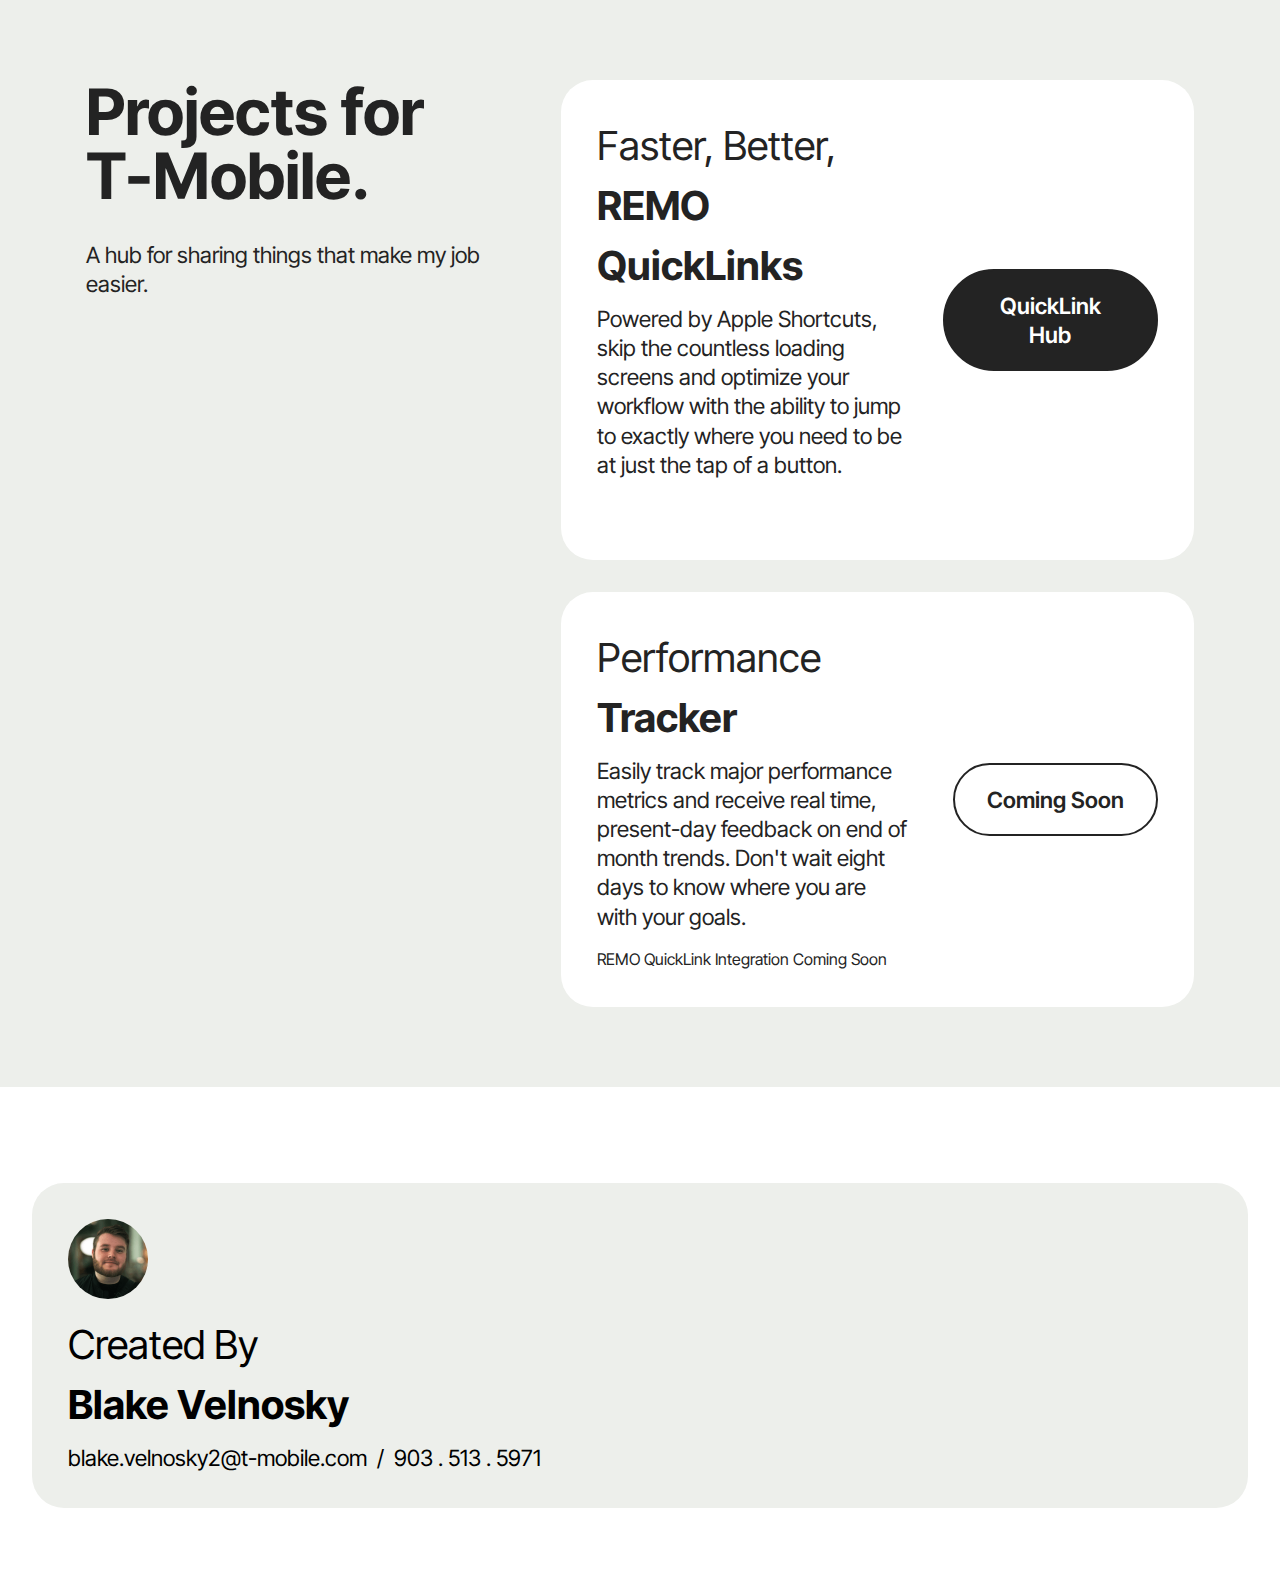
==== commit c43c1a2f: "Add files via upload" ====
--- a/index.html
+++ b/index.html
@@ -56,7 +56,7 @@
               </div>
 
               <div class="col-md-5">
-                <div class="mbr-section-btn align-right"><a class="btn btn-black display-7" href="assets/files/REMO-ShortcutsPDF.pdf">Download PDF<strong></strong></a></div>
+                <div class="mbr-section-btn align-right"><a class="btn btn-black display-7" href="assets/files/REMO-ShortcutsPDF.pdf">QuickLink Hub<strong></strong></a></div>
               </div>
             </div>
           </div>
@@ -89,7 +89,7 @@
 
 	
 	
-	<div class="container">
+	<div class="container-fluid">
 		
 		<div class="row">
 			
